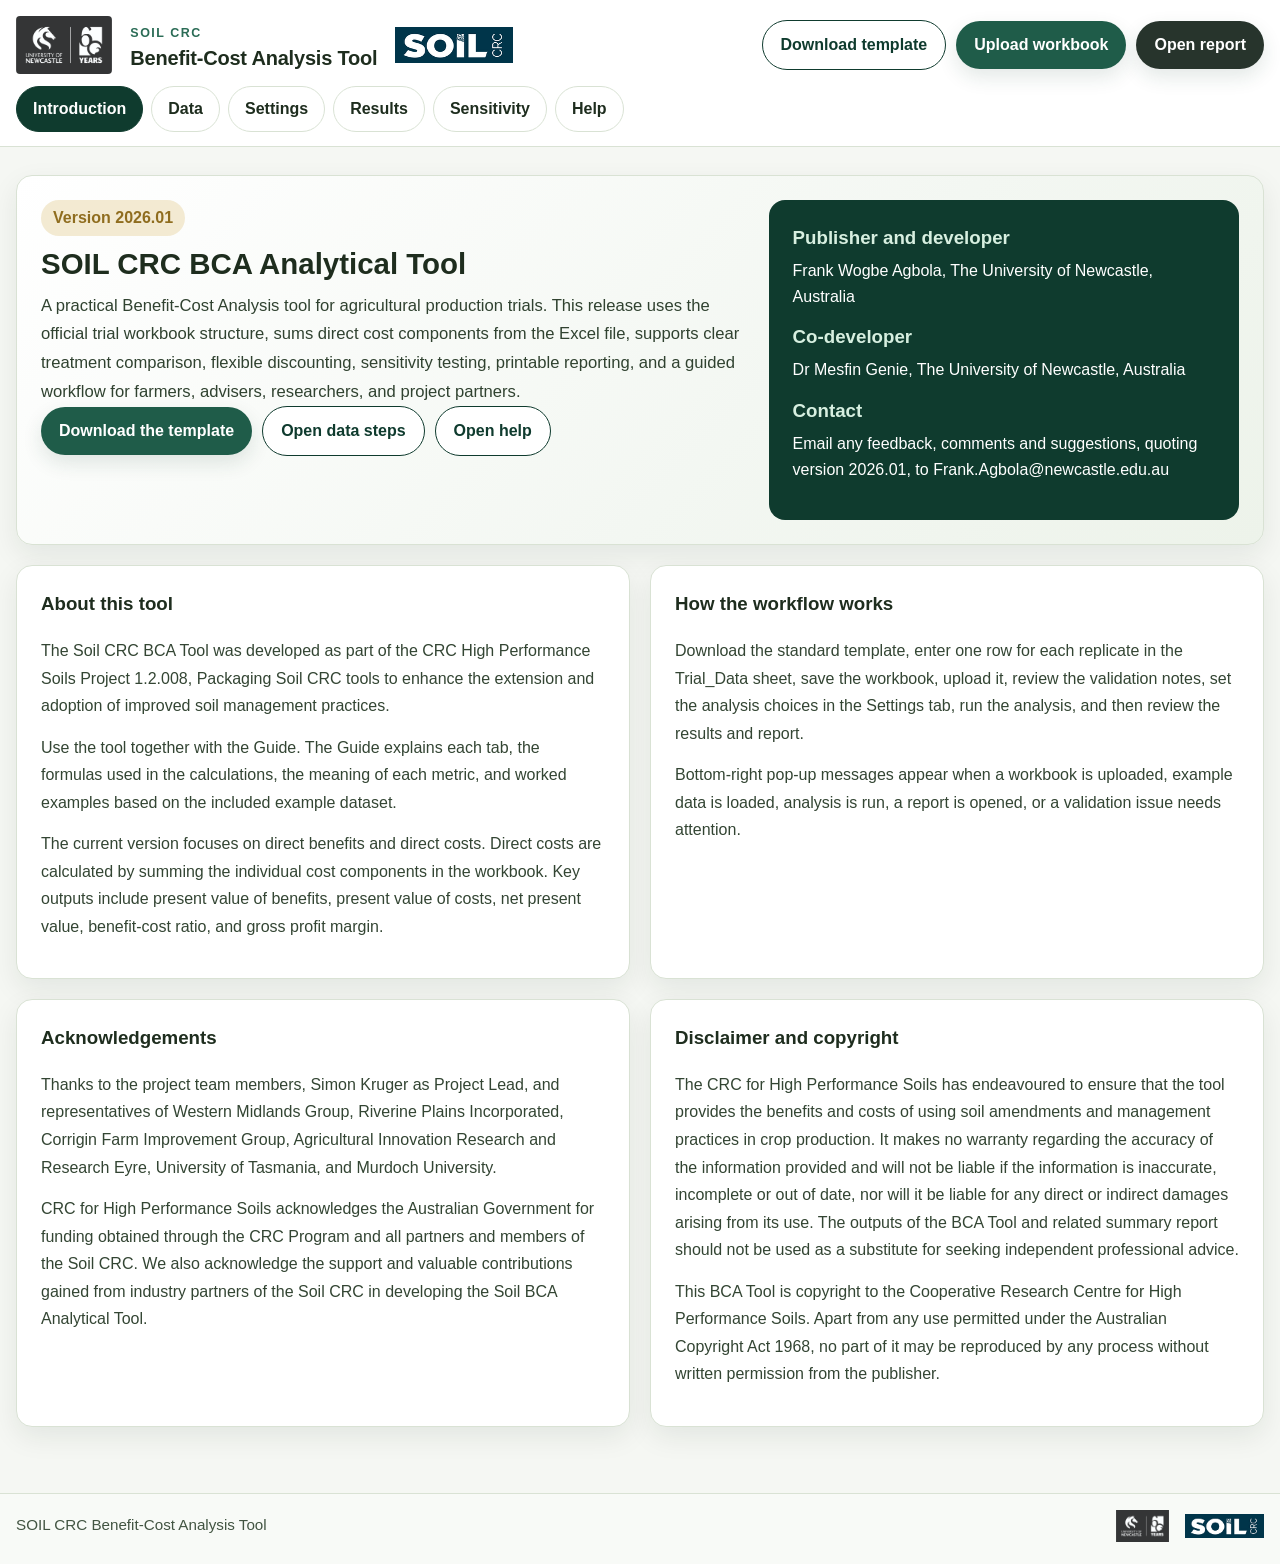
==== index.html @ 3a87cb34 "Add files via upload" ====
<!doctype html>
<html lang="en">
<head>
  <meta charset="utf-8" />
  <meta name="viewport" content="width=device-width, initial-scale=1" />
  <title>SOIL CRC Benefit-Cost Analysis Tool</title>
  <link rel="stylesheet" href="styles.css" />
</head>
<body>
  <div class="toast-stack" id="toastStack" aria-live="polite" aria-atomic="true"></div>

  <header class="site-header">
    <div class="container header-shell">
      <div class="brand-wrap">
        <img src="logo_university_newcastle.jpg" alt="University of Newcastle logo" class="brand-logo brand-logo-uon">
        <div class="brand-copy">
          <div class="eyebrow">SOIL CRC</div>
          <h1>Benefit-Cost Analysis Tool</h1>
        </div>
        <img src="logo_soil_crc.png" alt="SOIL CRC logo" class="brand-logo brand-logo-soil">
      </div>
      <div class="top-actions">
        <a class="btn btn-ghost" href="soil_crc_bca_template.xlsx" download title="Download the standard Excel template">Download template</a>
        <button class="btn" id="openUploadBtn" type="button" title="Upload a completed Excel workbook">Upload workbook</button>
        <input id="fileInput" type="file" accept=".xlsx" hidden />
        <button class="btn btn-dark" id="openReportBtn" type="button" disabled title="Open the printable report in a new window">Open report</button>
      </div>
    </div>
    <nav class="container tabs" aria-label="Primary tabs">
      <button class="tab active" data-tab="intro">Introduction</button>
      <button class="tab" data-tab="data">Data</button>
      <button class="tab" data-tab="settings">Settings</button>
      <button class="tab" data-tab="results">Results</button>
      <button class="tab" data-tab="sensitivity">Sensitivity</button>
      <button class="tab" data-tab="help">Help</button>
    </nav>
  </header>

  <main class="container main-area">
    <section id="tab-intro" class="panel active">
      <div class="hero card intro-hero">
        <div class="hero-left">
          <div class="hero-badge">Version 2026.01</div>
          <h2>SOIL CRC BCA Analytical Tool</h2>
          <p class="lead">A practical Benefit-Cost Analysis tool for agricultural production trials. This release uses the official trial workbook structure, sums direct cost components from the Excel file, supports clear treatment comparison, flexible discounting, sensitivity testing, printable reporting, and a guided workflow for farmers, advisers, researchers, and project partners.</p>
          <div class="hero-actions">
            <a class="btn" href="soil_crc_bca_template.xlsx" download>Download the template</a>
            <button class="btn btn-ghost jump" data-target="data" type="button">Open data steps</button>
            <button class="btn btn-ghost jump" data-target="help" type="button">Open help</button>
          </div>
        </div>
        <div class="hero-right">
          <div class="cover-panel">
            <h3>Publisher and developer</h3>
            <p>Frank Wogbe Agbola, The University of Newcastle, Australia</p>
            <h3>Co-developer</h3>
            <p>Dr Mesfin Genie, The University of Newcastle, Australia</p>
            <h3>Contact</h3>
            <p>Email any feedback, comments and suggestions, quoting version 2026.01, to Frank.Agbola@newcastle.edu.au</p>
          </div>
        </div>
      </div>

      <div class="grid two">
        <article class="card prose">
          <h3>About this tool</h3>
          <p>The Soil CRC BCA Tool was developed as part of the CRC High Performance Soils Project 1.2.008, Packaging Soil CRC tools to enhance the extension and adoption of improved soil management practices.</p>
          <p>Use the tool together with the Guide. The Guide explains each tab, the formulas used in the calculations, the meaning of each metric, and worked examples based on the included example dataset.</p>
          <p>The current version focuses on direct benefits and direct costs. Direct costs are calculated by summing the individual cost components in the workbook. Key outputs include present value of benefits, present value of costs, net present value, benefit-cost ratio, and gross profit margin.</p>
        </article>
        <article class="card prose">
          <h3>How the workflow works</h3>
          <p>Download the standard template, enter one row for each replicate in the Trial_Data sheet, save the workbook, upload it, review the validation notes, set the analysis choices in the Settings tab, run the analysis, and then review the results and report.</p>
          <p>Bottom-right pop-up messages appear when a workbook is uploaded, example data is loaded, analysis is run, a report is opened, or a validation issue needs attention.</p>
        </article>
      </div>

      <div class="grid two">
        <article class="card prose">
          <h3>Acknowledgements</h3>
          <p>Thanks to the project team members, Simon Kruger as Project Lead, and representatives of Western Midlands Group, Riverine Plains Incorporated, Corrigin Farm Improvement Group, Agricultural Innovation Research and Research Eyre, University of Tasmania, and Murdoch University.</p>
          <p>CRC for High Performance Soils acknowledges the Australian Government for funding obtained through the CRC Program and all partners and members of the Soil CRC. We also acknowledge the support and valuable contributions gained from industry partners of the Soil CRC in developing the Soil BCA Analytical Tool.</p>
        </article>
        <article class="card prose">
          <h3>Disclaimer and copyright</h3>
          <p>The CRC for High Performance Soils has endeavoured to ensure that the tool provides the benefits and costs of using soil amendments and management practices in crop production. It makes no warranty regarding the accuracy of the information provided and will not be liable if the information is inaccurate, incomplete or out of date, nor will it be liable for any direct or indirect damages arising from its use. The outputs of the BCA Tool and related summary report should not be used as a substitute for seeking independent professional advice.</p>
          <p>This BCA Tool is copyright to the Cooperative Research Centre for High Performance Soils. Apart from any use permitted under the Australian Copyright Act 1968, no part of it may be reproduced by any process without written permission from the publisher.</p>
        </article>
      </div>
    </section>

    <section id="tab-data" class="panel">
      <div class="card">
        <div class="section-head">
          <div>
            <h2>Data upload and preparation</h2>
            <p class="subtle">The steps below are written in plain language for practical use.</p>
          </div>
          <div class="section-actions">
            <a class="btn btn-ghost" href="soil_crc_bca_template.xlsx" download title="Download the standard Excel template">Download template</a>
            <button class="btn btn-ghost" id="loadExampleBtn" type="button" title="Load the included example workbook and pre-fill the tool">Load example data</button>
            <button class="btn btn-ghost" id="downloadCsvBtn" type="button" disabled title="Download the cleaned data used by the tool as a CSV file">Download cleaned CSV</button>
          </div>
        </div>

        <div class="grid four step-grid">
          <div class="step card soft"><span class="step-no">1</span><h3>Download the template</h3><p>Use the official Excel file supplied with this tool. It contains the Trial_Data sheet and a data dictionary sheet to help with data entry.</p></div>
          <div class="step card soft"><span class="step-no">2</span><h3>Fill one row per replicate</h3><p>Each replicate should have its own row. Keep amendment names and treatment IDs consistent across replicates. The control is identified from the control treatment row in the workbook.</p></div>
          <div class="step card soft"><span class="step-no">3</span><h3>Save the workbook</h3><p>Save the completed file before uploading it back into the tool. This helps avoid incomplete workbook errors.</p></div>
          <div class="step card soft"><span class="step-no">4</span><h3>Upload and review</h3><p>Upload the workbook, review validation messages, then move to the Results tab and run the analysis.</p></div>
        </div>

        <div class="upload-box">
          <button class="upload-tile" id="uploadTile" type="button" title="Click to upload your completed Excel workbook">
            <strong>Upload completed workbook</strong>
            <span>Click to choose the Excel workbook you have completed.</span>
          </button>
          <div id="uploadStatus" class="status neutral">No workbook uploaded yet.</div>
        </div>
      </div>

      <div class="grid two">
        <article class="card">
          <h3>Workbook summary</h3>
          <div class="metrics-grid mini">
            <div class="metric"><span>Workbook</span><strong id="workbookName">-</strong></div>
            <div class="metric"><span>Sheet used</span><strong id="sheetName">-</strong></div>
            <div class="metric"><span>Rows</span><strong id="rowsCount">-</strong></div>
            <div class="metric"><span>Treatments</span><strong id="treatmentsCount">-</strong></div>
            <div class="metric"><span>Control rows</span><strong id="controlsCount">-</strong></div>
            <div class="metric"><span>Rows with yield</span><strong id="yieldCount">-</strong></div>
          </div>
          <div id="validationBox" class="message info">Upload a workbook to see validation messages.</div>
        </article>
        <article class="card prose">
          <h3>What the tool checks</h3>
          <p><span class="tip" data-tip="The workbook should contain a Trial_Data sheet and the standard header row.">Template structure</span> The workbook should contain the standard Trial_Data layout.</p>
          <p><span class="tip" data-tip="Treatment names should be consistent across replicate rows for the same treatment.">Treatment consistency</span> Treatment names, IDs and control flags should be filled in clearly.</p>
          <p><span class="tip" data-tip="The tool uses the main direct cost components reported in the workbook, such as seed, total labour, total machinery, fertiliser, pesticides, fuel, marketing, repairs and maintenance, support services, electricity, water, insurance services, overheads, interest paid on loans, structure maintenance, and other costs.">Costs</span> Yield and direct cost values should be numeric where they are provided.</p>
          <p><span class="tip" data-tip="A control is needed so the tool can compare treatments against a reference practice.">Control rows</span> At least one control row should be marked TRUE.</p>
        </article>
      </div>

      <div class="card">
        <div class="section-head">
          <div>
            <h3>Data preview</h3>
            <p class="subtle">The first cleaned rows from the uploaded workbook are shown below.</p>
          </div>
        </div>
        <div class="table-wrap"><table id="previewTable"><thead></thead><tbody></tbody></table></div>
      </div>
    </section>

    <section id="tab-settings" class="panel">
      <div class="grid two">
        <div class="card">
          <h2>Settings</h2>
          <div class="form-grid">
            <label><span>Grain price ($ per tonne)</span><input id="grainPrice" type="number" value="500" step="0.01" /></label>
            <label><span>Analysis period (years)</span><input id="analysisYears" type="number" value="10" min="1" step="1" /></label>
            <label><span>Discounting mode</span><select id="discountMode"><option value="constant">Constant rate</option><option value="increasing">Increasing rate</option><option value="declining">Declining rate</option></select></label>
            <label><span>Initial annual discount rate (%)</span><input id="discountInitial" type="number" value="5" step="0.1" /></label>
            <label><span>Later annual discount rate (%)</span><input id="discountLater" type="number" value="3" step="0.1" /></label>
            <label><span>Switch year</span><input id="discountSwitchYear" type="number" value="5" min="1" step="1" /></label>
          </div>
          <div class="settings-actions">
            <button class="btn" id="applySettingsBtn" type="button" onclick="return window.forceApplySettings ? window.forceApplySettings() : false;" title="Apply the current analysis settings and update the tool">Apply settings</button>
          </div>
          <div id="settingsStatus" class="message info" aria-live="polite">Current settings are shown above. Click Apply settings to confirm and refresh the analysis.</div>
        </div>
        <div class="card prose">
          <h3>How discounting is applied</h3>
          <p><span class="tip" data-tip="A constant rate uses the same annual discount rate for every year in the analysis period.">Constant rate</span> The same discount rate is used for every year.</p>
          <p><span class="tip" data-tip="An increasing schedule applies the initial rate up to the switch year and the later rate after that point.">Increasing rate</span> The initial rate applies first, then the later rate applies after the switch year.</p>
          <p><span class="tip" data-tip="A declining schedule also uses the switch year, but the later rate is lower than the initial rate.">Declining rate</span> This works in the same way, but with a lower later rate after the switch year.</p>
          <div class="logic-box" id="discountLabelBox">The active discount schedule will be shown here after analysis is run.</div>
        </div>
      </div>
    </section>

    <section id="tab-results" class="panel">
      <div class="card">
        <div class="section-head">
          <div>
            <h2>Results</h2>
            <p class="subtle">Choose the comparison mode, then run the analysis.</p>
          </div>
          <div class="section-actions">
            <button class="btn" id="runBtn" type="button" title="Calculate rankings, comparisons and headline metrics">Run Benefit-Cost Analysis</button>
          </div>
        </div>
        <div class="mode-row">
          <label><input type="radio" name="compareMode" value="control" checked /> Compare selected treatment against control</label>
          <label><input type="radio" name="compareMode" value="side" /> Compare two treatments side by side</label>
        </div>
        <div id="compareControlPanel" class="selector-grid">
          <label><span>Reference control</span><select id="controlSelect"></select></label>
          <label><span>Treatment to compare</span><select id="treatmentSelect"></select></label>
        </div>
        <div id="compareSidePanel" class="selector-grid hidden">
          <label><span>First treatment</span><select id="sideTreatmentA"></select></label>
          <label><span>Second treatment</span><select id="sideTreatmentB"></select></label>
        </div>
        <div id="sameTreatmentWarning" class="message warning hidden">Please choose two different treatments for side by side comparison.</div>
      </div>

      <div class="grid three results-grid">
        <div class="card metric-card"><span>Present value of benefits</span><strong id="pvBenefits">-</strong></div>
        <div class="card metric-card"><span>Present value of costs</span><strong id="pvCosts">-</strong></div>
        <div class="card metric-card"><span>Net present value</span><strong id="npvValue">-</strong></div>
        <div class="card metric-card"><span>Benefit-cost ratio</span><strong id="bcrValue">-</strong></div>
        <div class="card metric-card"><span>Gross profit margin</span><strong id="gpmValue">-</strong></div>
        <div class="card metric-card"><span>Difference versus control</span><strong id="deltaValue">-</strong></div>
      </div>

      <div class="grid two">
        <div class="card"><h3>Headline interpretation</h3><p id="headlineSummary" class="summary-box">Upload data and run the analysis to view the headline interpretation.</p></div>
        <div class="card"><h3>Comparison details</h3><div class="table-wrap compact"><div id="comparisonDetails"></div></div></div>
      </div>

      <div class="card">
        <h3>Treatment ranking</h3>
        <div class="table-wrap compact"><table id="rankingTable"><thead><tr><th>Rank</th><th>Treatment</th><th>Average yield (t/ha)</th><th>Average direct costs ($/ha)</th><th>PV benefits ($/ha)</th><th>PV costs ($/ha)</th><th>NPV ($/ha)</th><th>BCR</th><th>Gross profit margin (%)</th><th>Difference versus control ($/ha)</th></tr></thead><tbody></tbody></table></div>
      </div>

      <div class="card ai-card">
        <h3>Copilot and ChatGPT</h3>
        <p class="subtle">These buttons open a new window using a fully prepared prompt based on the current results. The prompt requests clear human writing, full paragraphs, practical interpretation, clean tables, a short report, and a concise policy brief.</p>
        <div class="section-actions">
          <button class="btn" id="openChatGPTBtn" type="button" title="Open the prepared prompt in ChatGPT in a new window">Open in ChatGPT</button>
          <button class="btn btn-ghost" id="openCopilotBtn" type="button" title="Open the prepared prompt in Copilot in a new window">Open in Copilot</button>
          <button class="btn btn-ghost" id="copyPromptBtn" type="button" title="Copy the prepared writing prompt to the clipboard">Copy prompt</button>
        </div>
        <textarea id="aiPromptPreview" class="prompt-box" spellcheck="false"></textarea>
      </div>
    </section>

    <section id="tab-sensitivity" class="panel">
      <div class="card">
        <div class="section-head">
          <div>
            <h2>Sensitivity analysis</h2>
            <p class="subtle">Enter alternative values directly to test how the selected treatment responds.</p>
          </div>
          <div class="section-actions"><button class="btn" id="runSensitivityBtn" type="button">Update sensitivity</button></div>
        </div>
        <div class="table-wrap">
          <table class="settings-table">
            <thead><tr><th>Scenario</th><th>Discount rate (%)</th><th>Grain price ($/t)</th><th>Benefits change (%)</th><th>Costs change (%)</th></tr></thead>
            <tbody>
              <tr><td>Scenario 1</td><td><input id="s1Rate" type="number" value="3" step="0.1" /></td><td><input id="s1Price" type="number" value="500" step="0.01" /></td><td><input id="s1Benefit" type="number" value="0" step="0.1" /></td><td><input id="s1Cost" type="number" value="0" step="0.1" /></td></tr>
              <tr><td>Scenario 2</td><td><input id="s2Rate" type="number" value="5" step="0.1" /></td><td><input id="s2Price" type="number" value="550" step="0.01" /></td><td><input id="s2Benefit" type="number" value="10" step="0.1" /></td><td><input id="s2Cost" type="number" value="10" step="0.1" /></td></tr>
              <tr><td>Scenario 3</td><td><input id="s3Rate" type="number" value="7" step="0.1" /></td><td><input id="s3Price" type="number" value="450" step="0.01" /></td><td><input id="s3Benefit" type="number" value="-10" step="0.1" /></td><td><input id="s3Cost" type="number" value="15" step="0.1" /></td></tr>
            </tbody>
          </table>
        </div>
      </div>
      <div class="card">
        <div class="table-wrap compact"><table id="sensitivityTable"><thead><tr><th>Scenario</th><th>Discount rate (%)</th><th>Grain price ($/t)</th><th>Benefits change (%)</th><th>Costs change (%)</th><th>PV benefits ($/ha)</th><th>PV costs ($/ha)</th><th>NPV ($/ha)</th><th>BCR</th><th>Gross profit margin (%)</th></tr></thead><tbody></tbody></table></div>
      </div>
    </section>

    <section id="tab-help" class="panel">
      <div class="card prose">
        <div class="section-head">
          <div>
            <h2>Help and FAQ</h2>
            <p class="subtle">Practical help for farmers, advisers, and other users.</p>
          </div>
          <div class="section-actions">
            <button class="btn" id="openGuideBtn" type="button" title="Open the full user guide in a new window">Open full guide</button>
          </div>
        </div>
        <details open><summary>Why are my results missing?</summary><p>Results usually remain empty when no workbook has been uploaded, when no control rows are marked TRUE, or when yield and direct cost values are missing for the selected treatments.</p></details>
        <details><summary>Why is the ranking table empty?</summary><p>The ranking table is filled after you upload a workbook and click Run Benefit-Cost Analysis in the Results tab.</p></details>
        <details><summary>How should I structure the uploaded workbook?</summary><p>Use the standard template from this tool. Enter one row per replicate in the Trial_Data sheet. Keep treatment names consistent and save the file before uploading it back into the tool.</p></details>
        <details><summary>How are direct costs calculated?</summary><p>The tool sums the individual cost components in each replicate row, including seed, labour, machinery, fertiliser, chemical, fuel, marketing, repairs, support services, electricity, water, insurance, overheads, interest paid on loans, structure maintenance, and other direct costs. The reported total farm cost column is shown in the workbook for reference only.</p></details>
        <details><summary>What do the outputs mean?</summary><p>Net present value shows benefits minus costs after discounting. Benefit-cost ratio compares discounted benefits with discounted costs. Gross profit margin shows the share of discounted benefits remaining after discounted costs are deducted.</p></details>
        <details><summary>How do the two comparison modes differ?</summary><p>The first mode compares a selected treatment against the control. The second mode compares any two treatments side by side. A warning appears if the same treatment is selected twice.</p></details>
      </div>
    </section>
  </main>

  <footer class="site-footer">
    <div class="container footer-row">
      <div>SOIL CRC Benefit-Cost Analysis Tool</div>
      <div class="footer-logos">
        <img src="logo_university_newcastle.jpg" alt="" class="footer-logo footer-logo-uon">
        <img src="logo_soil_crc.png" alt="" class="footer-logo footer-logo-soil">
      </div>
    </div>
  </footer>

  <script src="app.js"></script>
</body>
</html>
---- styles.css ----
:root {
  --bg: #f5f7f3;
  --surface: #ffffff;
  --surface-soft: #f0f4ee;
  --surface-alt: #f8faf7;
  --text: #1e2d1e;
  --muted: #516451;
  --line: #d9e2d4;
  --green-900: #0f3b2e;
  --green-800: #1f5c49;
  --green-700: #2b6c56;
  --green-100: #dfeadf;
  --gold-100: #f3ead2;
  --gold-500: #8f6d1f;
  --warning: #8a6500;
  --warning-bg: #fff7dd;
  --info: #225a7a;
  --info-bg: #eef7fb;
  --ok: #235f35;
  --ok-bg: #edf8ef;
  --shadow: 0 10px 28px rgba(10, 38, 20, 0.08);
  --radius: 16px;
}
* { box-sizing: border-box; }
html { scroll-behavior: smooth; }
body {
  margin: 0;
  font-family: Arial, Helvetica, sans-serif;
  color: var(--text);
  background: var(--bg);
  line-height: 1.5;
}
a { color: var(--green-800); text-decoration: none; }
a:hover { text-decoration: underline; }
.container { width: min(1320px, calc(100% - 32px)); margin: 0 auto; }
.site-header {
  position: sticky;
  top: 0;
  z-index: 40;
  background: rgba(255,255,255,0.97);
  border-bottom: 1px solid var(--line);
  backdrop-filter: blur(10px);
}
.header-shell {
  display: flex;
  align-items: center;
  justify-content: space-between;
  gap: 20px;
  padding: 16px 0 12px;
}
.brand-wrap {
  display: flex;
  align-items: center;
  gap: 18px;
  min-width: 0;
}
.brand-logo { display: block; object-fit: contain; }
.brand-logo-uon {
  height: 58px;
  width: auto;
  border-radius: 4px;
}
.brand-logo-soil {
  height: 36px;
  width: auto;
  image-rendering: auto;
}
.brand-copy h1 {
  margin: 2px 0 0;
  font-size: clamp(1.25rem, 1.5vw, 1.7rem);
  line-height: 1.15;
  font-weight: 700;
  letter-spacing: -0.01em;
}
.eyebrow {
  display: inline-block;
  margin-bottom: 2px;
  font-size: 0.78rem;
  text-transform: uppercase;
  letter-spacing: 0.12em;
  color: var(--green-700);
  font-weight: 700;
}
.top-actions, .section-actions, .hero-actions {
  display: flex;
  flex-wrap: wrap;
  align-items: center;
  gap: 10px;
}
.tabs {
  display: flex;
  gap: 8px;
  overflow-x: auto;
  padding: 0 0 14px;
}
.tab {
  appearance: none;
  border: 1px solid var(--line);
  background: var(--surface);
  color: var(--text);
  border-radius: 999px;
  padding: 10px 16px;
  font-weight: 700;
  cursor: pointer;
  white-space: nowrap;
}
.tab.active, .tab:hover {
  background: var(--green-900);
  color: #fff;
  border-color: var(--green-900);
}
.main-area { padding: 28px 0 46px; }
.panel { display: none; }
.panel.active { display: block; }
.card {
  background: var(--surface);
  border: 1px solid var(--line);
  border-radius: var(--radius);
  box-shadow: var(--shadow);
  padding: 24px;
  margin-bottom: 20px;
}
.soft {
  background: var(--surface-alt);
  box-shadow: none;
}
.hero {
  display: grid;
  grid-template-columns: 1.2fr .8fr;
  gap: 22px;
  background: linear-gradient(135deg, #ffffff 0%, #f3f7f2 60%, #edf3ea 100%);
}
.hero-badge {
  display: inline-flex;
  align-items: center;
  padding: 6px 12px;
  border-radius: 999px;
  background: var(--gold-100);
  color: var(--gold-500);
  font-weight: 700;
  margin-bottom: 12px;
}
.hero h2 {
  margin: 0 0 12px;
  font-size: clamp(1.8rem, 2.3vw, 2.6rem);
  line-height: 1.08;
}
.lead {
  margin: 0;
  color: #304230;
  font-size: 1.04rem;
  line-height: 1.72;
}
.cover-panel {
  height: 100%;
  background: var(--green-900);
  color: #fff;
  border-radius: 16px;
  padding: 24px;
}
.cover-panel h3 { margin: 0 0 6px; color: #d7efe0; }
.cover-panel p { margin: 0 0 14px; line-height: 1.6; }
.grid { display: grid; gap: 20px; }
.grid.two { grid-template-columns: repeat(2, minmax(0,1fr)); }
.grid.four { grid-template-columns: repeat(4, minmax(0,1fr)); }
.results-grid { grid-template-columns: repeat(3, minmax(0,1fr)); }
.prose p { margin: 0 0 14px; line-height: 1.72; color: #334533; }
.prose h2, .prose h3, .section-head h2, .section-head h3 { margin-top: 0; }
.section-head {
  display: flex;
  align-items: flex-start;
  justify-content: space-between;
  gap: 16px;
  margin-bottom: 18px;
}
.subtle {
  margin: 6px 0 0;
  color: var(--muted);
}
.step-grid { margin-bottom: 18px; }
.step { padding: 18px; }
.step-no {
  width: 34px;
  height: 34px;
  display: grid;
  place-items: center;
  border-radius: 50%;
  background: var(--green-900);
  color: #fff;
  font-weight: 700;
  margin-bottom: 10px;
}
.upload-box { display: grid; gap: 14px; }
.upload-tile {
  width: 100%;
  padding: 24px;
  border-radius: 16px;
  border: 2px dashed #a8b9a4;
  background: #fafcf9;
  cursor: pointer;
  text-align: center;
}
.upload-tile strong {
  display: block;
  font-size: 1.05rem;
  margin-bottom: 8px;
}
.status {
  padding: 14px 16px;
  border-radius: 14px;
  font-weight: 700;
}
.status.neutral { background: #f3f5f2; color: #4d5d4d; }
.status.ok { background: var(--ok-bg); color: var(--ok); }
.status.warn { background: var(--warning-bg); color: var(--warning); }
.metrics-grid { display: grid; gap: 14px; }
.metrics-grid.mini { grid-template-columns: repeat(3, minmax(0,1fr)); }
.metric, .metric-card {
  background: var(--surface-alt);
  border: 1px solid var(--line);
  border-radius: 16px;
  padding: 16px;
}
.metric span, .metric-card span {
  display: block;
  color: var(--muted);
  font-size: 0.93rem;
  margin-bottom: 8px;
}
.metric strong { font-size: 1.16rem; line-height: 1.2; }
.metric-card strong {
  display: block;
  margin-top: 4px;
  font-size: 1.36rem;
  line-height: 1.16;
}
.form-grid, .selector-grid {
  display: grid;
  grid-template-columns: repeat(2, minmax(0,1fr));
  gap: 14px;
}
label {
  display: grid;
  gap: 8px;
  font-weight: 700;
}
label span {
  color: #334533;
  font-size: 0.95rem;
}
input, select, textarea, button { font: inherit; }
input, select, textarea {
  width: 100%;
  border: 1px solid #c9d5c5;
  border-radius: 12px;
  padding: 12px 14px;
  background: #fff;
  color: var(--text);
}
input:focus, select:focus, textarea:focus, button:focus {
  outline: 3px solid rgba(31,92,73,0.14);
  outline-offset: 1px;
}
.logic-box, .headline, .summary-box { line-height: 1.7; }
.logic-box {
  background: #f5f8f3;
  border: 1px solid var(--line);
  border-radius: 14px;
  padding: 16px;
  font-weight: 700;
}
.mode-row {
  display: flex;
  flex-wrap: wrap;
  gap: 18px;
  margin-bottom: 14px;
}
.mode-row label {
  display: flex;
  align-items: center;
  gap: 8px;
}
.mode-row input { width: auto; }
.table-wrap {
  overflow: auto;
  border: 1px solid var(--line);
  border-radius: 16px;
  background: #fff;
}
.compact { max-height: 440px; }
table {
  width: 100%;
  min-width: 760px;
  border-collapse: collapse;
}
th, td {
  padding: 12px 14px;
  border-bottom: 1px solid #e8eee5;
  text-align: left;
  vertical-align: top;
}
thead th {
  position: sticky;
  top: 0;
  z-index: 1;
  background: #eef3ec;
  font-size: 0.92rem;
}
tbody tr:nth-child(even) { background: #fbfcfb; }
.message {
  padding: 14px 16px;
  border-radius: 14px;
  line-height: 1.65;
}
.message.info { background: var(--info-bg); color: var(--info); }
.message.warning { background: var(--warning-bg); color: var(--warning); }
.hidden { display: none !important; }
.btn {
  appearance: none;
  border: none;
  border-radius: 999px;
  background: var(--green-800);
  color: #fff;
  font-weight: 700;
  padding: 12px 18px;
  cursor: pointer;
  box-shadow: 0 8px 20px rgba(21, 67, 47, 0.12);
}
.btn:hover {
  background: var(--green-900);
  text-decoration: none;
}
.btn-ghost {
  background: #fff;
  color: var(--green-900);
  border: 1px solid var(--green-900);
  box-shadow: none;
}
.btn-dark { background: #27342c; }
.prompt-box {
  min-height: 360px;
  resize: vertical;
}
.toast-stack {
  position: fixed;
  right: max(18px, env(safe-area-inset-right));
  bottom: max(18px, env(safe-area-inset-bottom));
  z-index: 9999;
  display: grid;
  gap: 10px;
  max-width: min(420px, calc(100vw - 36px));
  pointer-events: none;
}
.toast {
  background: var(--green-900);
  color: #fff;
  padding: 14px 16px;
  border-radius: 14px;
  box-shadow: var(--shadow);
  opacity: 0;
  transform: translateY(10px);
  transition: opacity .18s ease, transform .18s ease;
}
.toast.show {
  opacity: 1;
  transform: translateY(0);
}
.toast.hide {
  opacity: 0;
  transform: translateY(10px);
}
.toast.warn { background: #876200; }
.toast.info { background: #225a7a; }
.toast .title {
  font-weight: 700;
  margin-bottom: 4px;
}
@keyframes fadeIn {
  from { opacity: 0; transform: translateY(8px); }
  to { opacity: 1; transform: none; }
}
.tip {
  position: relative;
  border-bottom: 1px dotted var(--green-800);
  cursor: help;
}
.tip::after {
  content: attr(data-tip);
  position: absolute;
  left: 0;
  bottom: calc(100% + 10px);
  width: min(320px, 72vw);
  background: var(--green-900);
  color: #fff;
  padding: 10px 12px;
  border-radius: 12px;
  box-shadow: var(--shadow);
  opacity: 0;
  pointer-events: none;
  transform: translateY(6px);
  transition: .15s ease;
  font-weight: 400;
  font-size: 0.92rem;
  line-height: 1.5;
}
.tip:hover::after { opacity: 1; transform: none; }
details {
  border: 1px solid var(--line);
  border-radius: 14px;
  padding: 16px 18px;
  background: #fbfcfb;
  margin-bottom: 12px;
}
summary {
  cursor: pointer;
  font-weight: 700;
}
details p { margin: 12px 0 0; }
.site-footer {
  border-top: 1px solid var(--line);
  background: #f8faf7;
}
.footer-row {
  display: flex;
  justify-content: space-between;
  align-items: center;
  gap: 20px;
  padding: 16px 0 22px;
  color: #425442;
  font-size: 0.95rem;
}
.footer-logos {
  display: flex;
  align-items: center;
  gap: 16px;
}
.footer-logo { display: block; object-fit: contain; }
.footer-logo-uon { height: 32px; width: auto; }
.footer-logo-soil { height: 24px; width: auto; }
.upload-tile, .btn {
  transition: transform .12s ease, box-shadow .12s ease, background .12s ease;
}
.upload-tile:hover, .btn:hover { transform: translateY(-1px); }
.guide-page .hero { grid-template-columns: 1fr; }
@media (max-width: 1100px) {
  .header-shell, .footer-row, .brand-wrap { flex-direction: column; align-items: flex-start; }
  .hero, .grid.two, .grid.four, .results-grid, .metrics-grid.mini, .form-grid, .selector-grid { grid-template-columns: 1fr; }
}
@media (max-width: 720px) {
  .container { width: min(100% - 20px, 1320px); }
  .btn { width: 100%; justify-content: center; }
  .top-actions, .section-actions, .hero-actions { width: 100%; }
}

.settings-actions {
  margin-top: 16px;
  display: flex;
  justify-content: flex-start;
}

@media (max-width: 1100px) {
  .top-actions { width: 100%; }
  .tabs { padding-bottom: 12px; }
}

@media (max-width: 720px) {
  html { -webkit-text-size-adjust: 100%; }
  body { line-height: 1.6; }
  .main-area { padding: 18px 0 30px; }
  .header-shell { gap: 14px; padding: 12px 0 10px; }
  .brand-wrap { width: 100%; gap: 12px; }
  .brand-copy h1 { font-size: 1.2rem; }
  .brand-logo-uon { height: 46px; }
  .brand-logo-soil { height: 30px; }
  .tabs { gap: 6px; padding-bottom: 10px; scroll-padding: 10px; }
  .tab { padding: 10px 14px; font-size: 0.95rem; }
  .card { padding: 18px; border-radius: 14px; }
  .hero h2 { font-size: 1.55rem; }
  .lead, .prose p, .logic-box, .summary-box { font-size: 0.98rem; }
  .section-head { flex-direction: column; }
  .metrics-grid.mini { grid-template-columns: 1fr 1fr; }
  .mode-row { gap: 12px; }
  .mode-row label { align-items: flex-start; }
  .table-wrap { -webkit-overflow-scrolling: touch; overflow-x: auto; }
  table { min-width: 640px; width: max(100%, 640px); }
  th, td { padding: 10px 12px; }
  .toast-stack { right: 12px; left: 12px; bottom: max(12px, env(safe-area-inset-bottom)); max-width: none; }
  .toast { width: 100%; }
  .footer-row, .footer-logos { width: 100%; }
}

@media (max-width: 480px) {
  .container { width: calc(100% - 16px); }
  .brand-copy h1 { font-size: 1.08rem; }
  .eyebrow { font-size: 0.72rem; }
  .metric strong, .metric-card strong { font-size: 1.1rem; }
  .metrics-grid.mini { grid-template-columns: 1fr; }
  .btn { padding: 12px 16px; }
  .upload-tile { padding: 18px; }
}


.message.success {
  background: #edf7f2;
  border: 1px solid #9cc3ae;
  color: #164b34;
}

@media (max-width: 900px) {
  .top-actions,
  .section-actions,
  .hero-actions,
  .settings-actions {
    flex-wrap: wrap;
  }
  .section-actions > *,
  .top-actions > *,
  .hero-actions > * {
    flex: 1 1 220px;
  }
  .selector-grid,
  .form-grid,
  .results-grid,
  .grid.three {
    grid-template-columns: 1fr;
  }
}


/* Responsive and reliable toast / settings improvements */
.toast-stack { display: flex; flex-direction: column; align-items: stretch; }
.toast { pointer-events: auto; }
#settingsStatus { scroll-margin-top: 100px; }
@media (max-width: 900px) {
  .header-shell, .brand-wrap, .top-actions, .section-actions, .mode-row, .metric-grid, .select-grid, .action-row { flex-wrap: wrap; }
  .brand-wrap { gap: 12px; }
}
@media (max-width: 640px) {
  .container, .page-shell { width: min(100% - 20px, 1180px); }
  .site-header { position: sticky; top: 0; z-index: 50; }
  .tab-row { overflow-x: auto; -webkit-overflow-scrolling: touch; }
  .tab { flex: 0 0 auto; }
  .metric-grid, .select-grid { grid-template-columns: 1fr; }
  .section-actions .btn, .top-actions .btn, .action-row .btn { width: 100%; }
  .brand-copy h1 { font-size: 1.3rem; }
  .footer-row { flex-direction: column; align-items: flex-start; gap: 10px; }
  .toast-stack { right: 12px; left: 12px; bottom: max(12px, env(safe-area-inset-bottom)); max-width: none; }
  .toast { width: 100%; }
}


#applySettingsBtn[aria-busy="true"] { opacity: 0.8; }
#applySettingsBtn:active { transform: translateY(0); }
@media (max-width: 720px) {
  .settings-actions .btn { width: 100%; }
}


/* v6 settings and responsiveness fix */
.settings-actions { display:flex; gap:12px; flex-wrap:wrap; }
.settings-actions .btn { min-height:44px; touch-action:manipulation; -webkit-tap-highlight-color: transparent; }
#applySettingsBtn { position:relative; z-index:5; cursor:pointer; }
.toast-stack { position:fixed !important; right:max(16px, env(safe-area-inset-right)) !important; bottom:max(16px, env(safe-area-inset-bottom)) !important; z-index:99999 !important; }
@media (max-width: 900px) {
  .container { width:min(100% - 24px, 1200px); }
  .header-shell { gap:14px; }
  .brand-wrap { width:100%; justify-content:space-between; gap:12px; align-items:center; }
  .brand-copy h1 { font-size:1.3rem; line-height:1.2; }
  .top-actions { width:100%; display:grid; grid-template-columns:1fr; gap:10px; }
  .grid.two, .grid.three, .grid.four { grid-template-columns:1fr !important; }
  .selector-grid, .form-grid, .metrics-grid, .results-grid { grid-template-columns:1fr !important; }
  .tabs { overflow-x:auto; -webkit-overflow-scrolling:touch; gap:8px; }
  .tab { flex:0 0 auto; white-space:nowrap; }
  .section-actions, .hero-actions, .settings-actions { display:grid; grid-template-columns:1fr; width:100%; }
  .table-wrap { overflow-x:auto; -webkit-overflow-scrolling:touch; }
}
@media (max-width: 600px) {
  body { font-size:15px; }
  .main-area { padding-bottom:90px; }
  .card { padding:16px; }
  .brand-logo { max-height:42px; width:auto; }
  .toast { width:100%; }
}
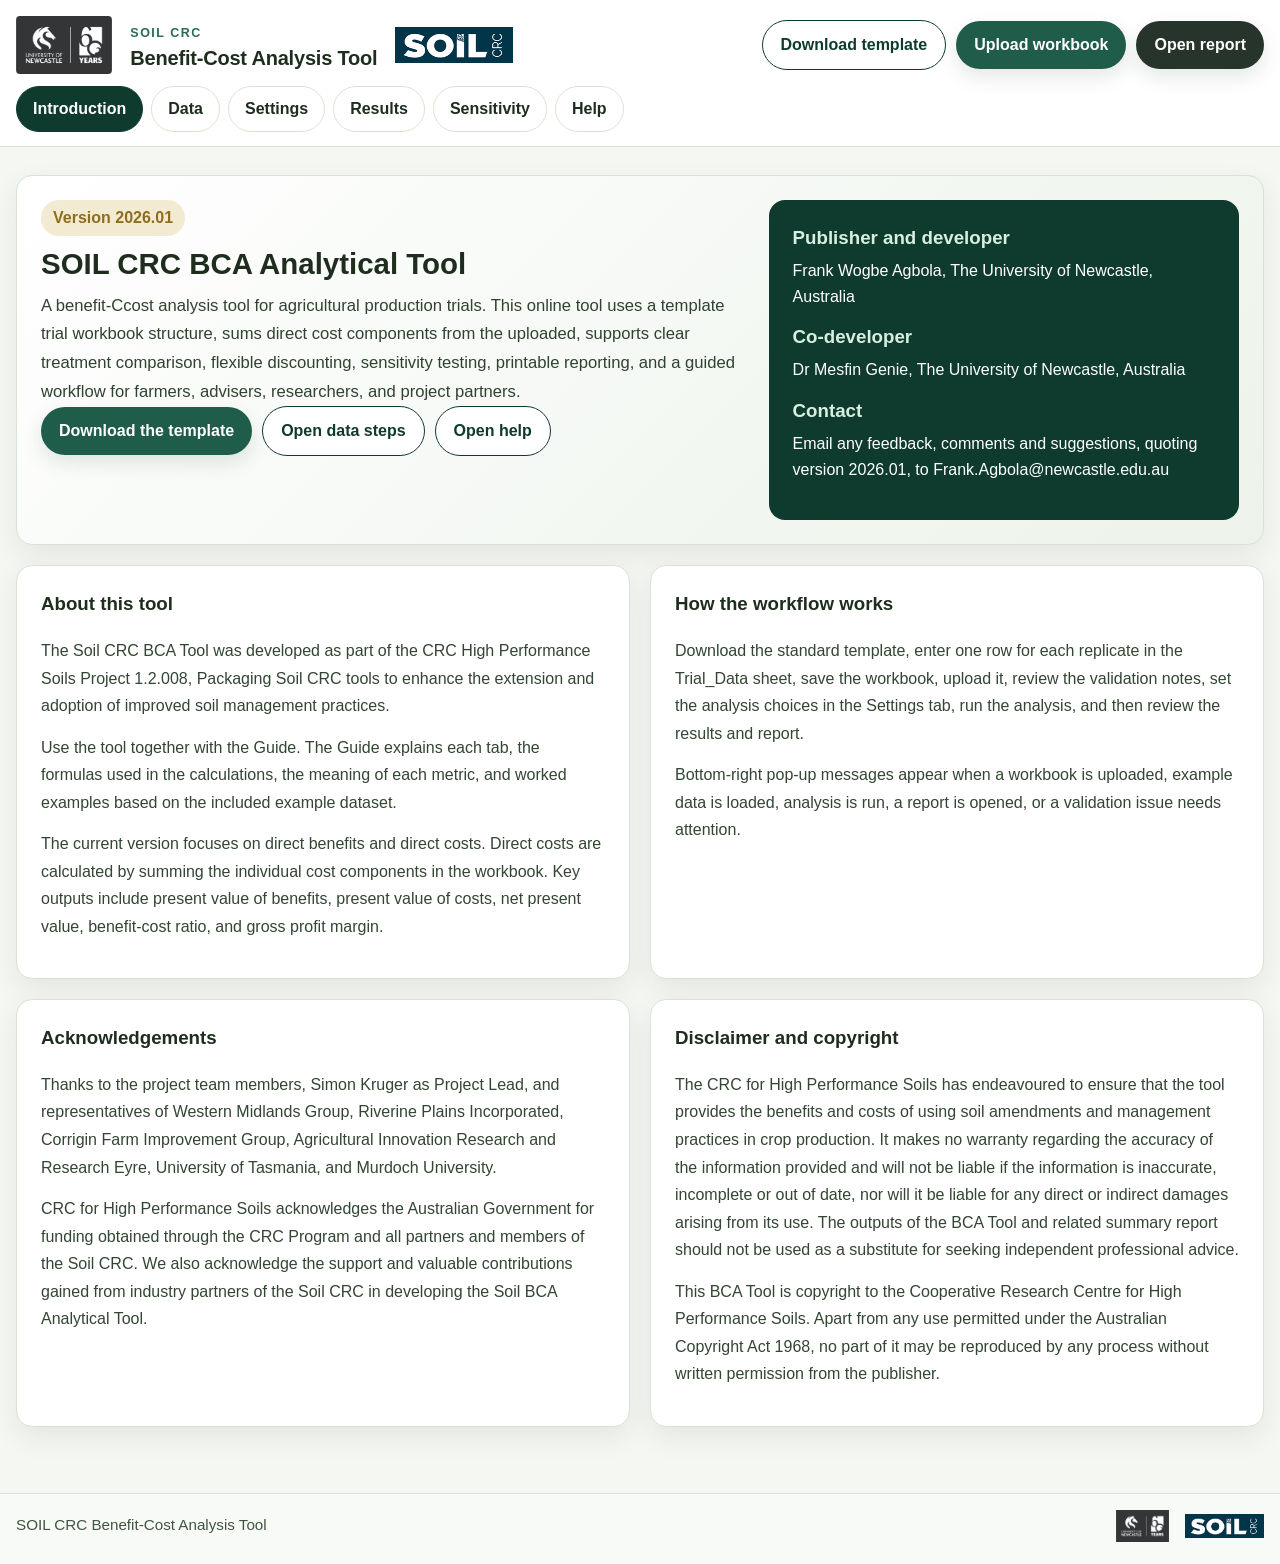
==== commit 17814272: "Update description and wording in index.html" ====
--- a/index.html
+++ b/index.html
@@ -42,7 +42,7 @@
         <div class="hero-left">
           <div class="hero-badge">Version 2026.01</div>
           <h2>SOIL CRC BCA Analytical Tool</h2>
-          <p class="lead">A practical Benefit-Cost Analysis tool for agricultural production trials. This release uses the official trial workbook structure, sums direct cost components from the Excel file, supports clear treatment comparison, flexible discounting, sensitivity testing, printable reporting, and a guided workflow for farmers, advisers, researchers, and project partners.</p>
+          <p class="lead">A benefit-Ccost analysis tool for agricultural production trials. This online tool uses a template trial workbook structure, sums direct cost components from the uploaded, supports clear treatment comparison, flexible discounting, sensitivity testing, printable reporting, and a guided workflow for farmers, advisers, researchers, and project partners.</p>
           <div class="hero-actions">
             <a class="btn" href="soil_crc_bca_template.xlsx" download>Download the template</a>
             <button class="btn btn-ghost jump" data-target="data" type="button">Open data steps</button>
@@ -226,7 +226,7 @@
 
       <div class="card ai-card">
         <h3>Copilot and ChatGPT</h3>
-        <p class="subtle">These buttons open a new window using a fully prepared prompt based on the current results. The prompt requests clear human writing, full paragraphs, practical interpretation, clean tables, a short report, and a concise policy brief.</p>
+        <p class="subtle">These buttons open a new window using a fully prepared prompt based on the current results. The prompt requests clear writing, practical interpretation, clean tables, a short report, and a concise policy brief.</p>
         <div class="section-actions">
           <button class="btn" id="openChatGPTBtn" type="button" title="Open the prepared prompt in ChatGPT in a new window">Open in ChatGPT</button>
           <button class="btn btn-ghost" id="openCopilotBtn" type="button" title="Open the prepared prompt in Copilot in a new window">Open in Copilot</button>
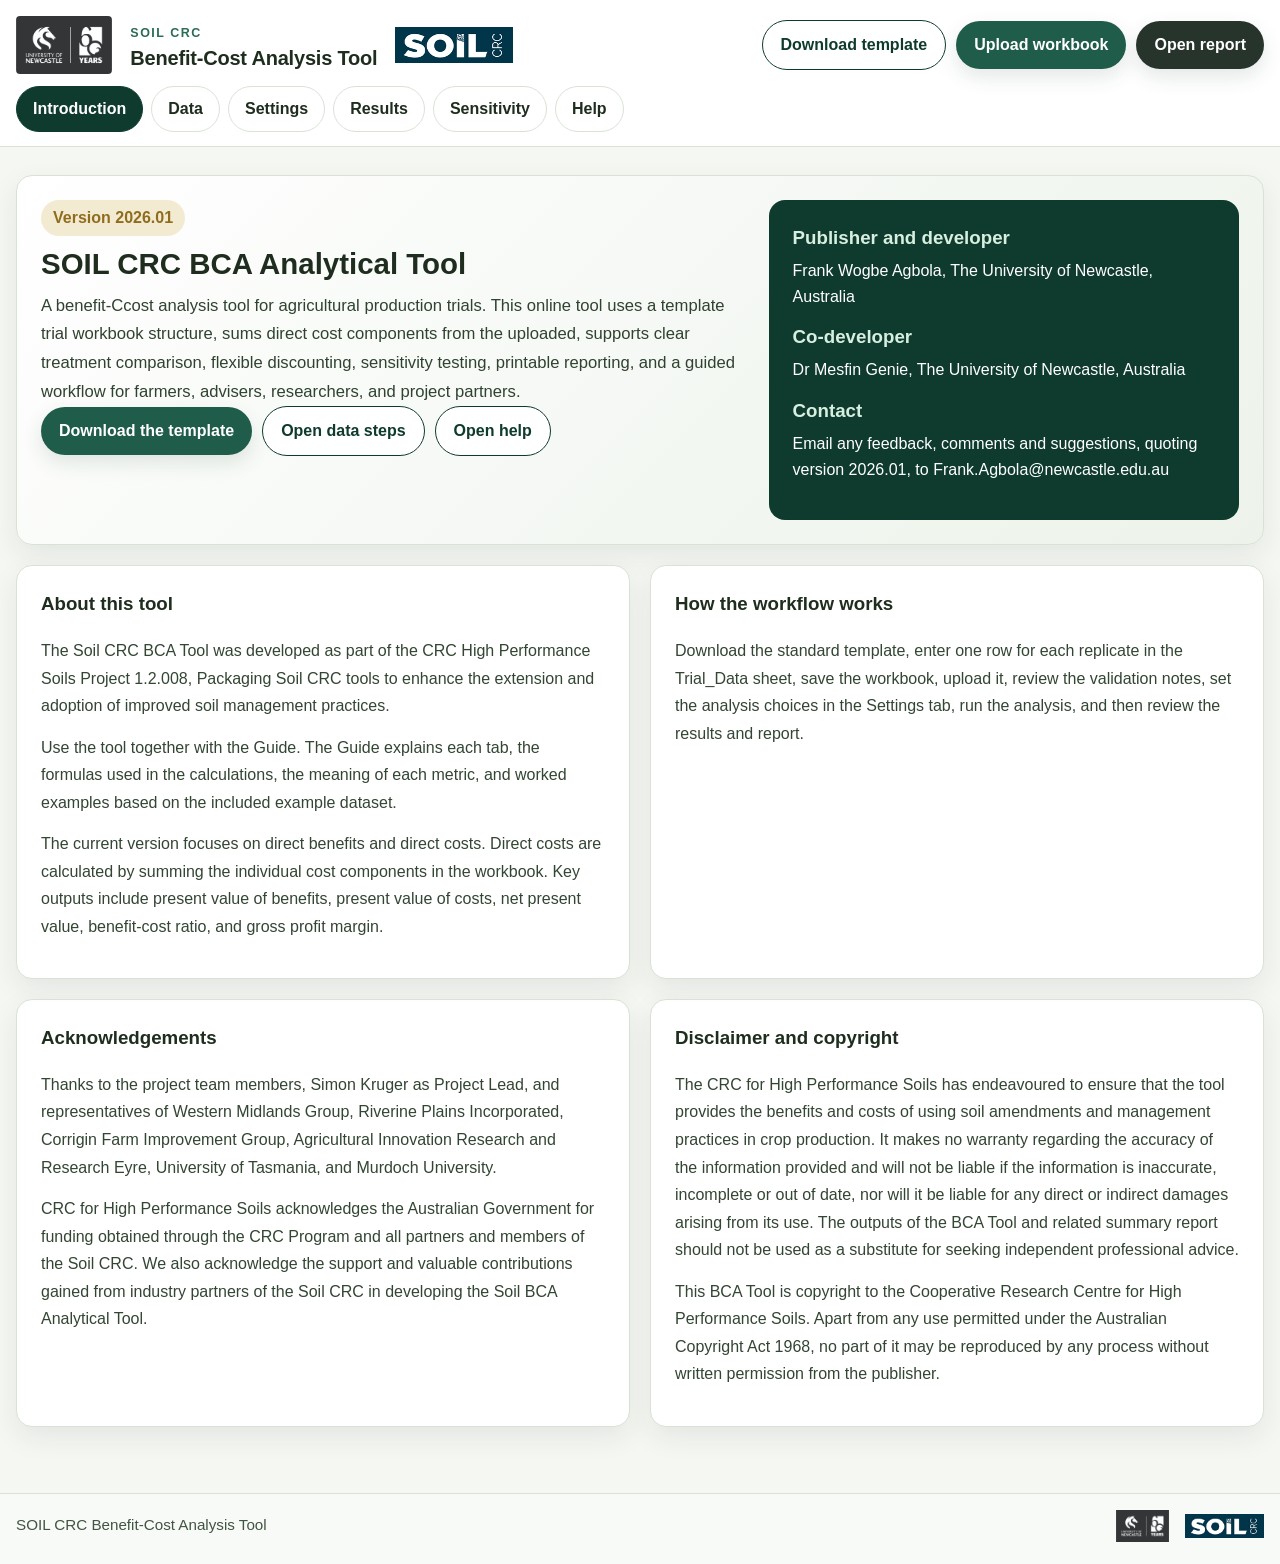
==== commit 9512beea: "Update index.html" ====
--- a/index.html
+++ b/index.html
@@ -71,7 +71,6 @@
         <article class="card prose">
           <h3>How the workflow works</h3>
           <p>Download the standard template, enter one row for each replicate in the Trial_Data sheet, save the workbook, upload it, review the validation notes, set the analysis choices in the Settings tab, run the analysis, and then review the results and report.</p>
-          <p>Bottom-right pop-up messages appear when a workbook is uploaded, example data is loaded, analysis is run, a report is opened, or a validation issue needs attention.</p>
         </article>
       </div>
 
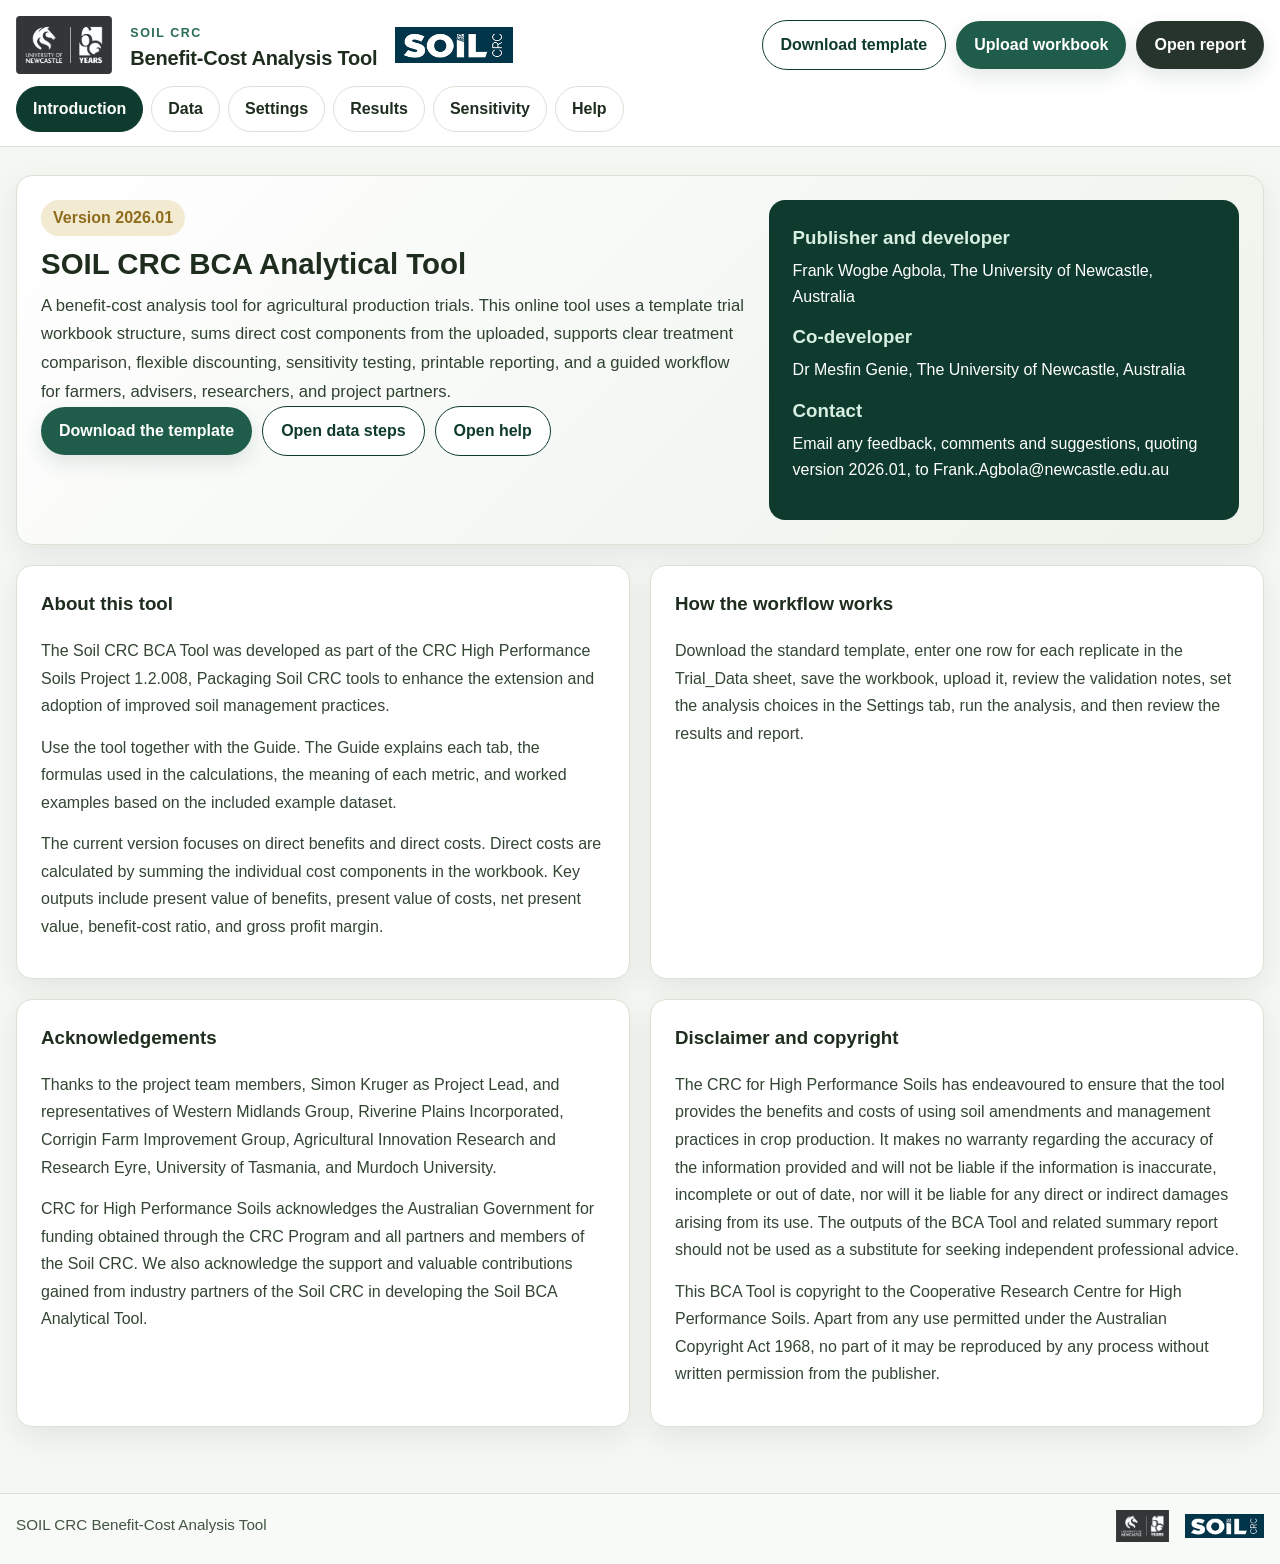
==== commit 76636592: "Update index.html" ====
--- a/index.html
+++ b/index.html
@@ -42,7 +42,7 @@
         <div class="hero-left">
           <div class="hero-badge">Version 2026.01</div>
           <h2>SOIL CRC BCA Analytical Tool</h2>
-          <p class="lead">A benefit-Ccost analysis tool for agricultural production trials. This online tool uses a template trial workbook structure, sums direct cost components from the uploaded, supports clear treatment comparison, flexible discounting, sensitivity testing, printable reporting, and a guided workflow for farmers, advisers, researchers, and project partners.</p>
+          <p class="lead">A benefit-cost analysis tool for agricultural production trials. This online tool uses a template trial workbook structure, sums direct cost components from the uploaded, supports clear treatment comparison, flexible discounting, sensitivity testing, printable reporting, and a guided workflow for farmers, advisers, researchers, and project partners.</p>
           <div class="hero-actions">
             <a class="btn" href="soil_crc_bca_template.xlsx" download>Download the template</a>
             <button class="btn btn-ghost jump" data-target="data" type="button">Open data steps</button>
